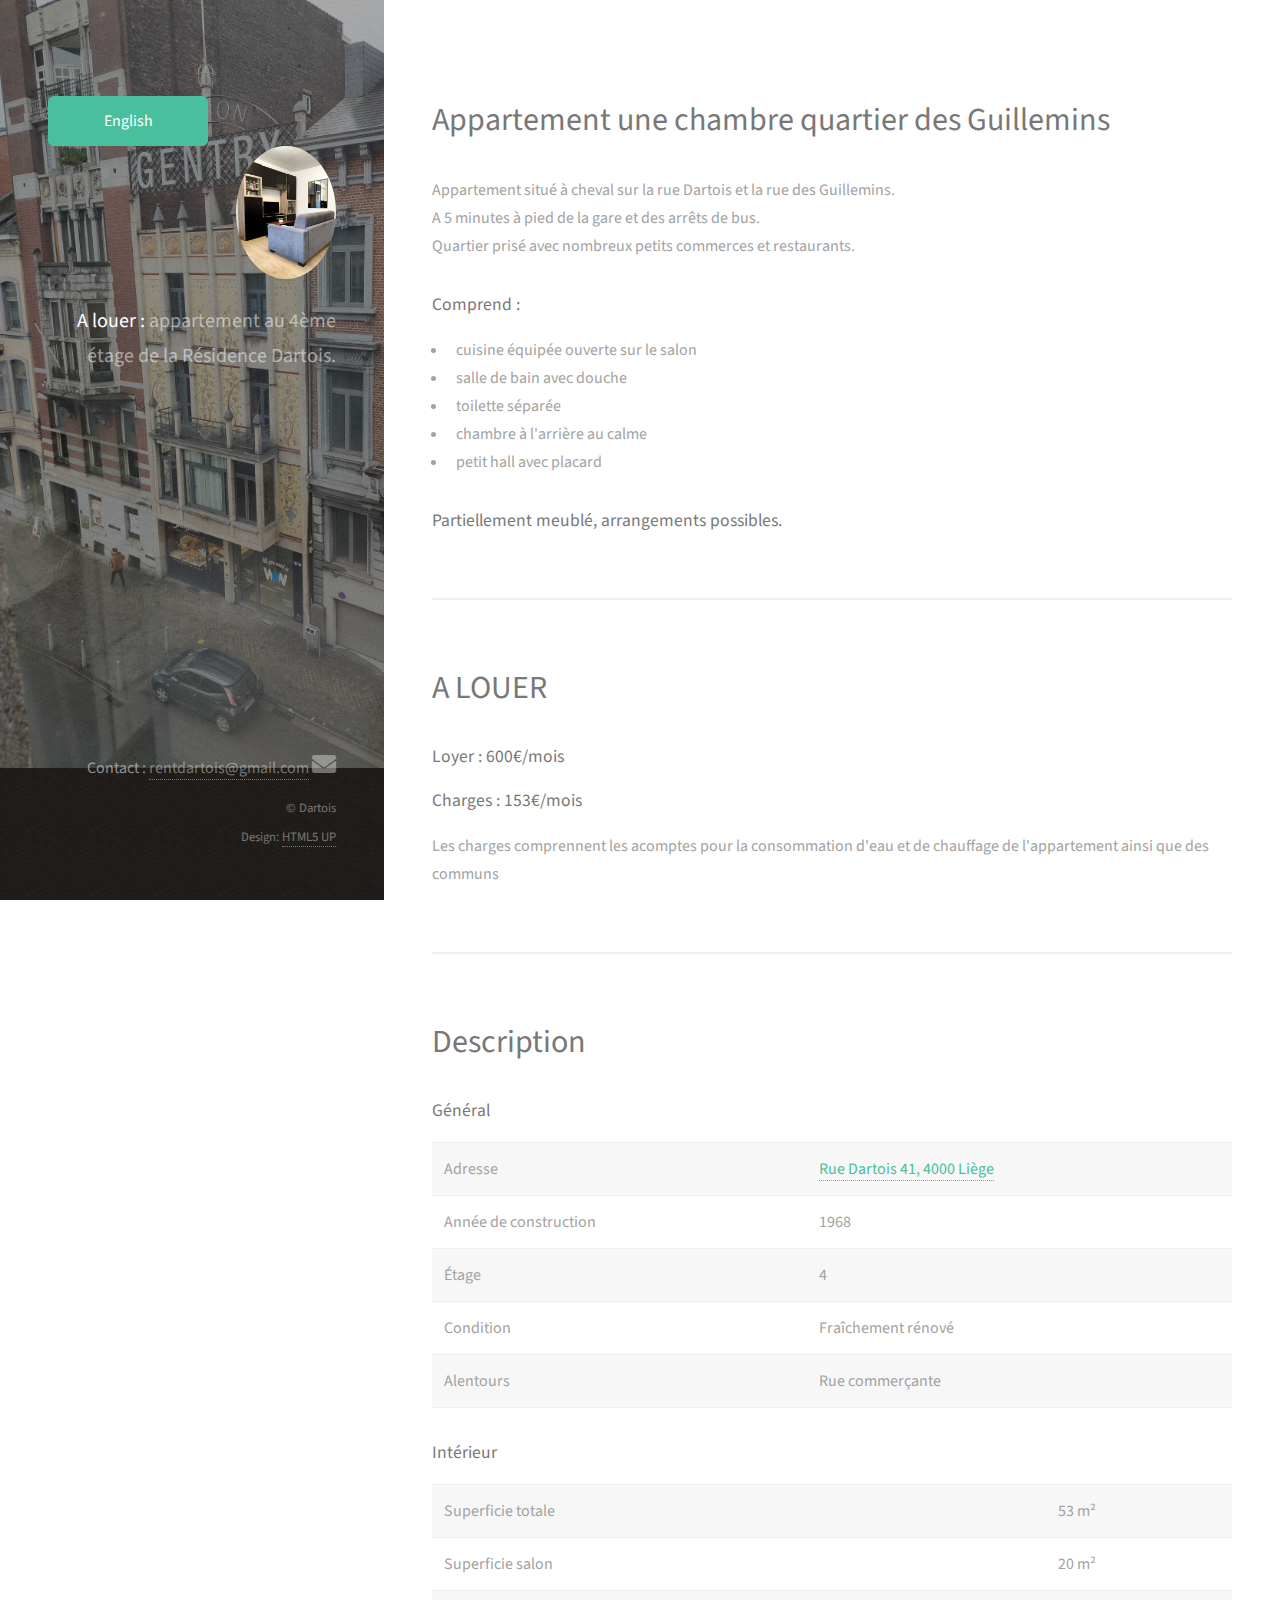
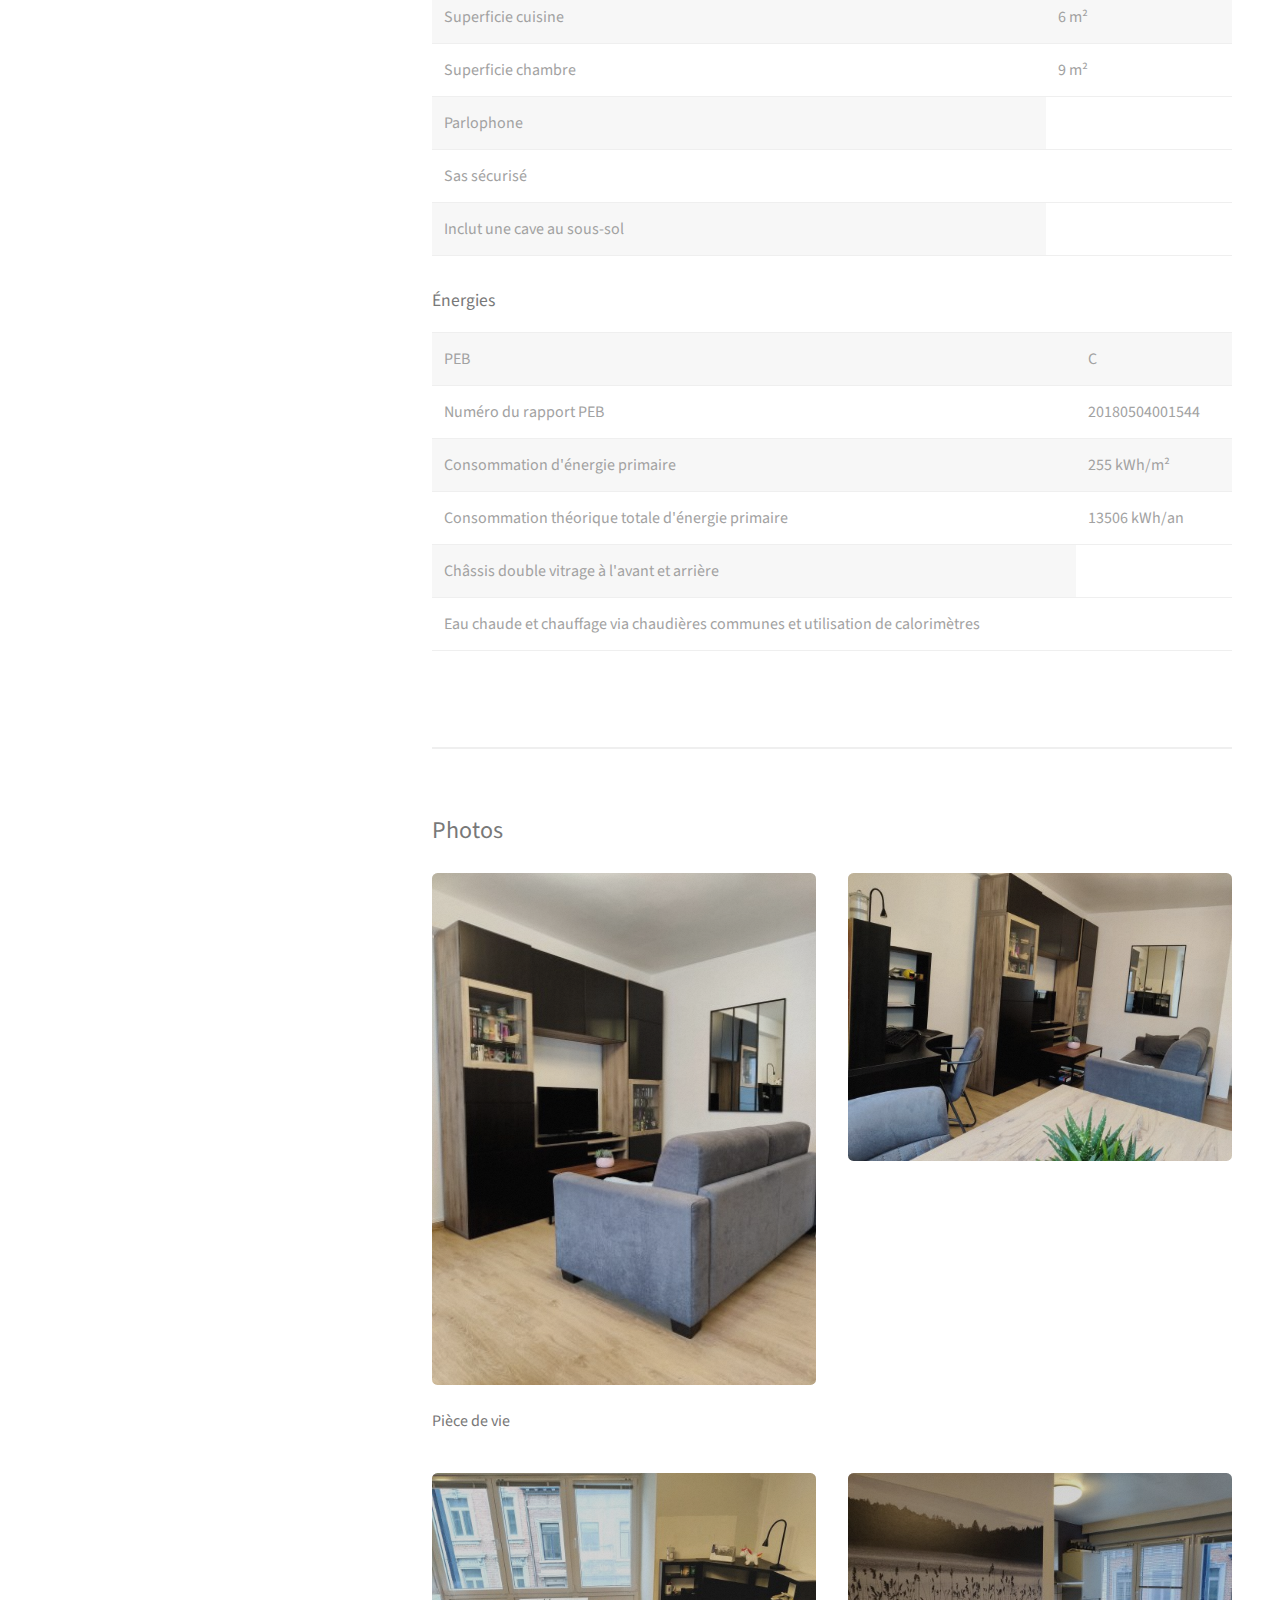
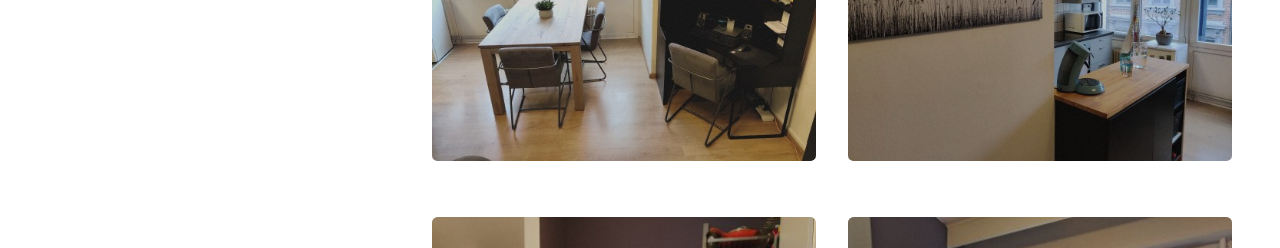
==== index.html @ cdb457e2 "Upload website" ====
<!DOCTYPE HTML>
<!--
	Strata by HTML5 UP
	html5up.net | @ajlkn
	Free for personal and commercial use under the CCA 3.0 license (html5up.net/license)
-->
<html>
  <head>
    <meta http-equiv="refresh" content="0; url='fr/index.html'" />
  </head>
  <body>
    <p>Please follow <a href="fr/index.html">this link</a>.</p>
  </body>
</html>
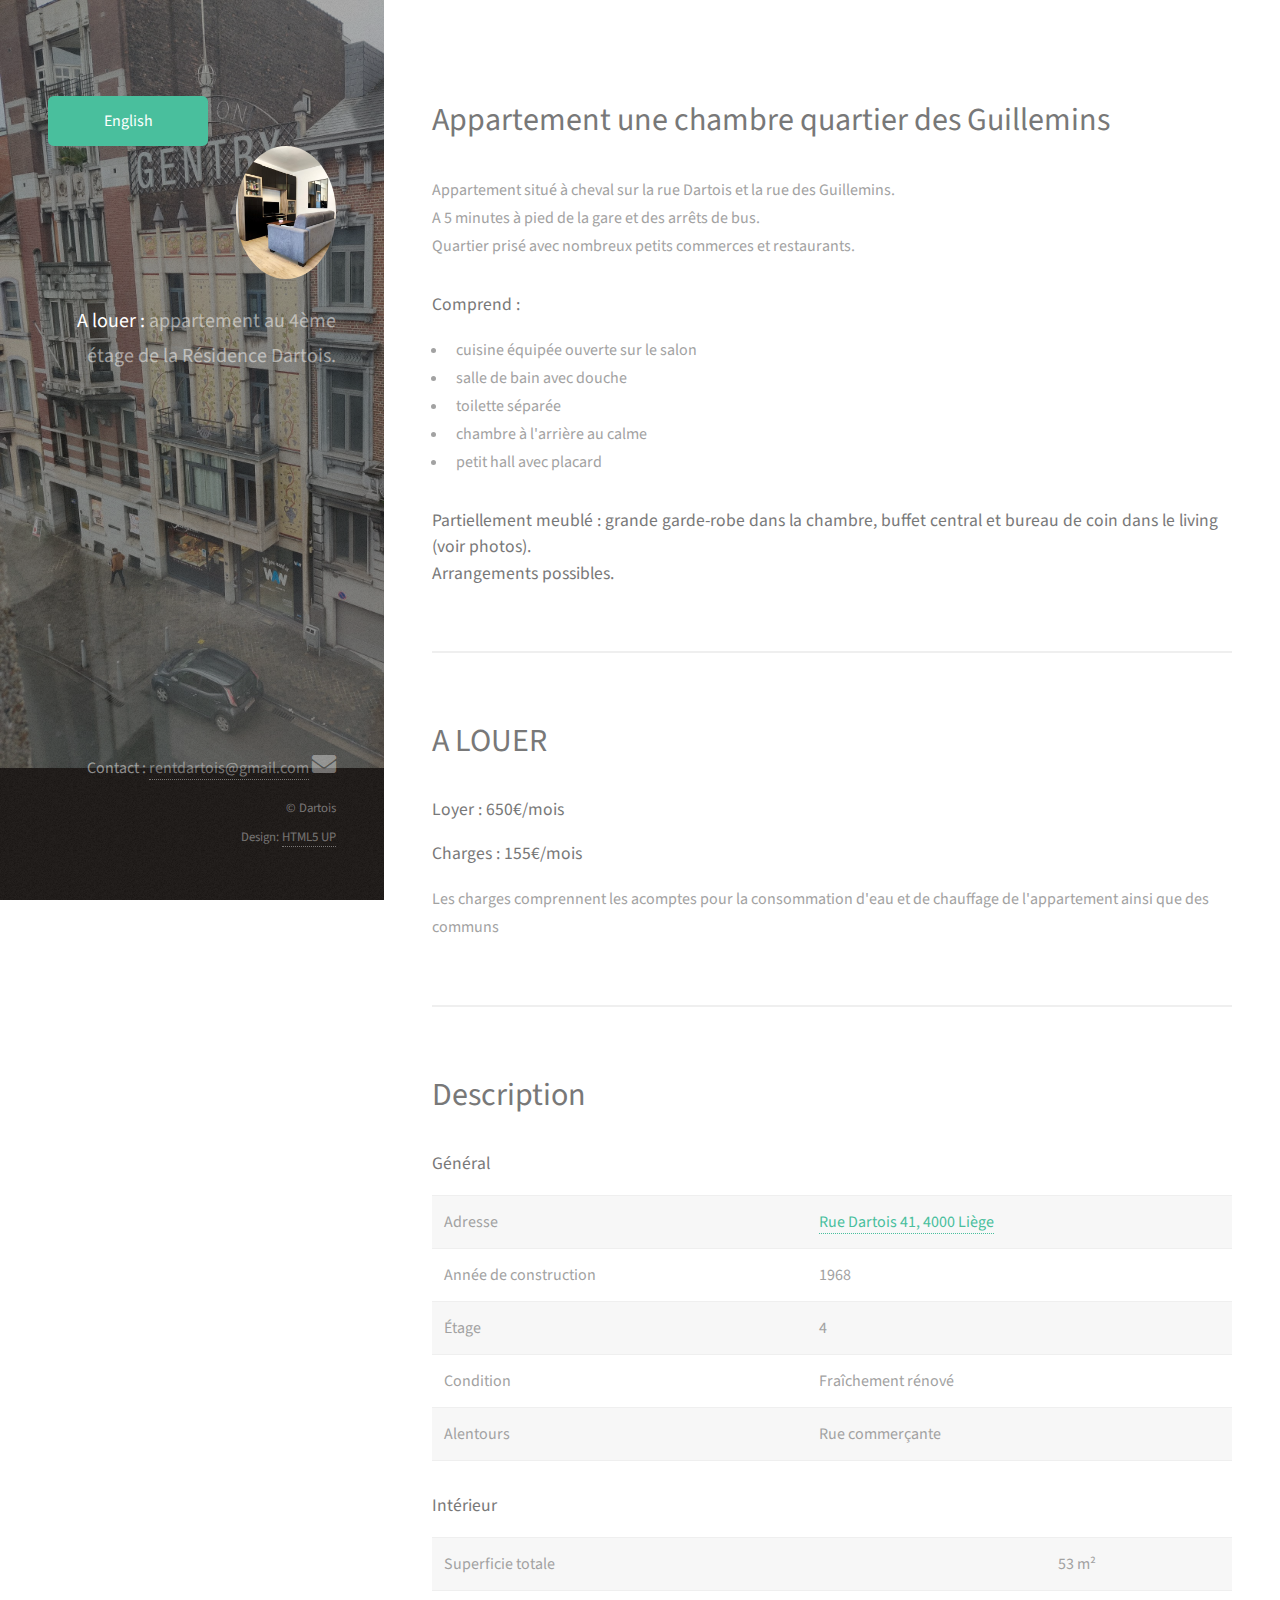
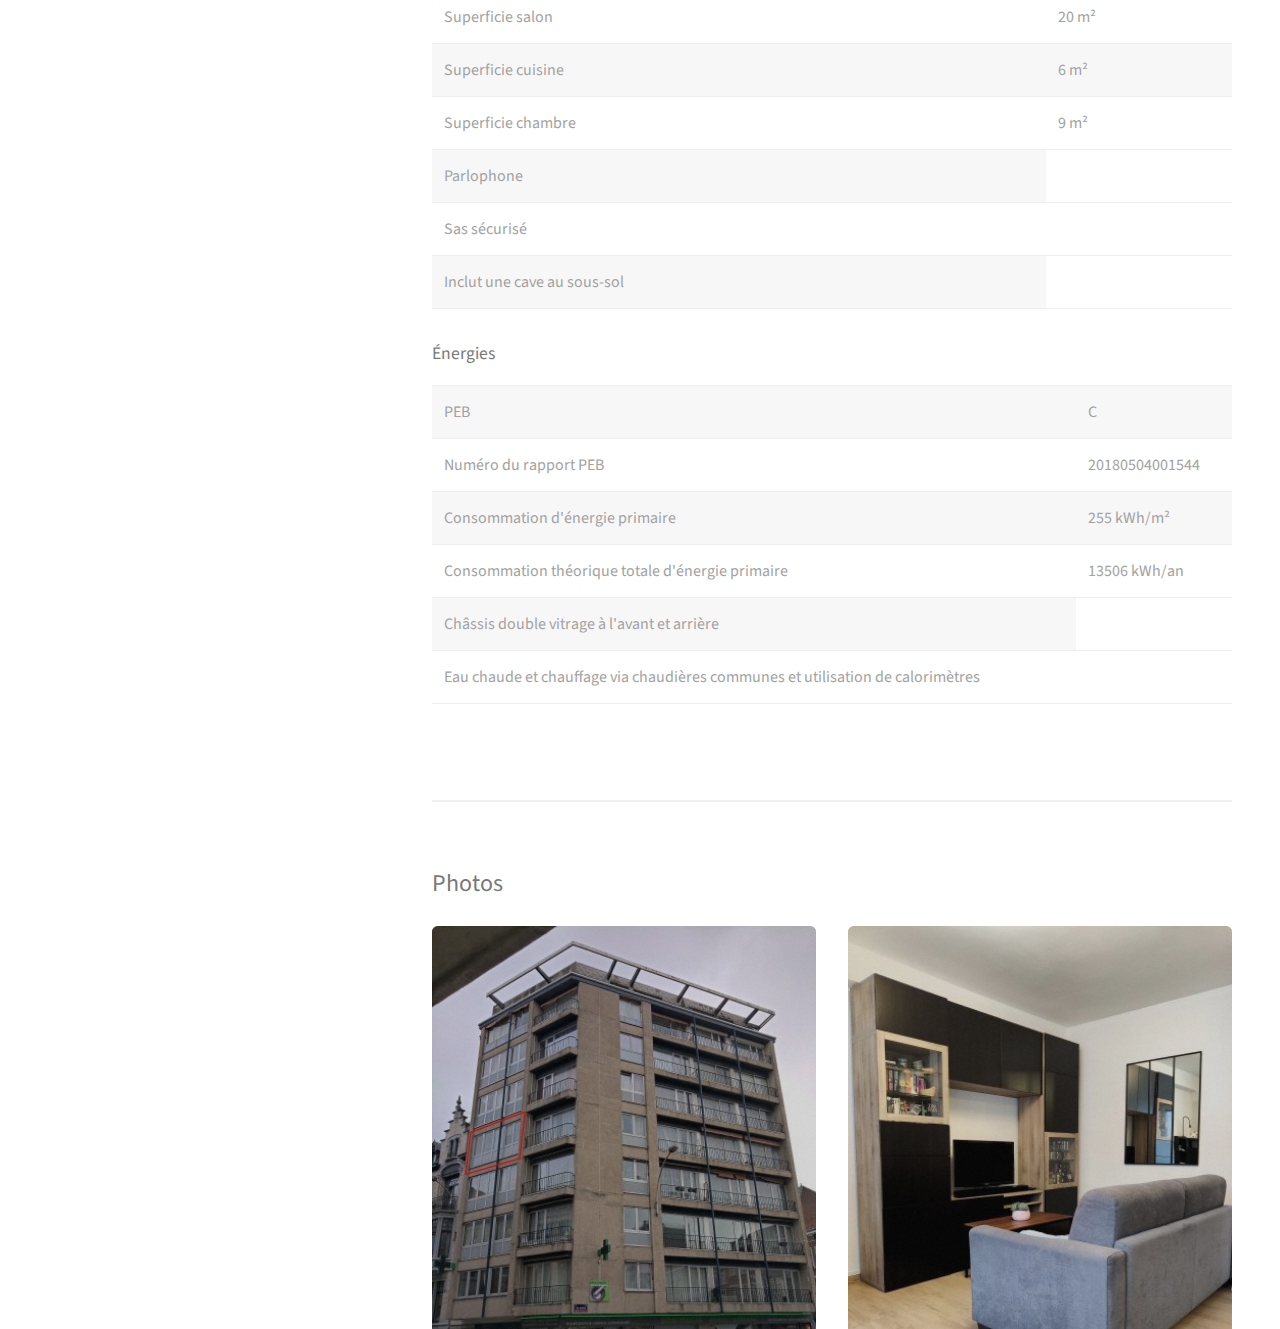
==== commit a8594173: "Add metadata properties" ====
--- a/index.html
+++ b/index.html
@@ -7,6 +7,10 @@
 <html>
   <head>
     <meta http-equiv="refresh" content="0; url='fr/index.html'" />
+    <meta property="og:title" content="A LOUER : Appartement une chambre rue Dartois - Guillemins" />
+    <meta property="og:type" content="website" />
+    <meta property="og:url" content="https://rentdartois.github.io/fr/index.html" />
+    <meta property="og:image" content="https://rentdartois.github.io/images/avatar.jpg" />
   </head>
   <body>
     <p>Please follow <a href="fr/index.html">this link</a>.</p>
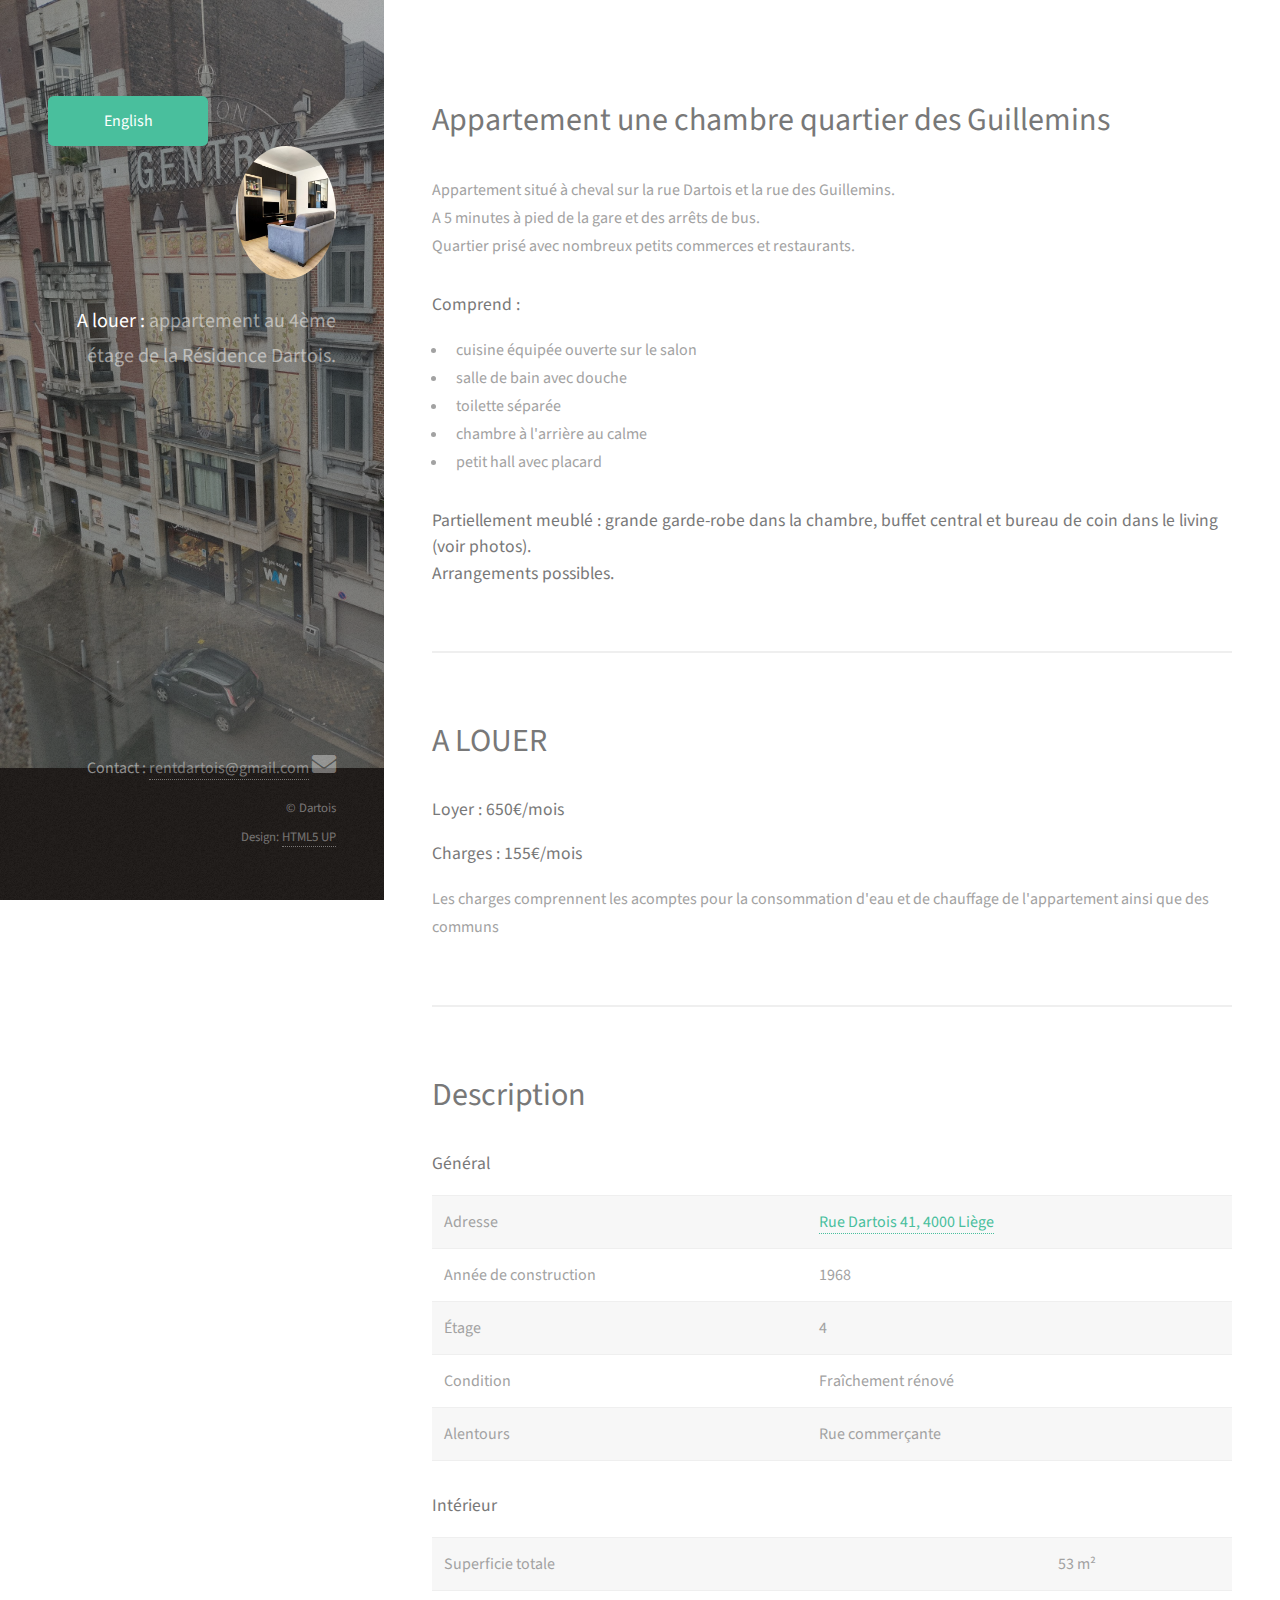
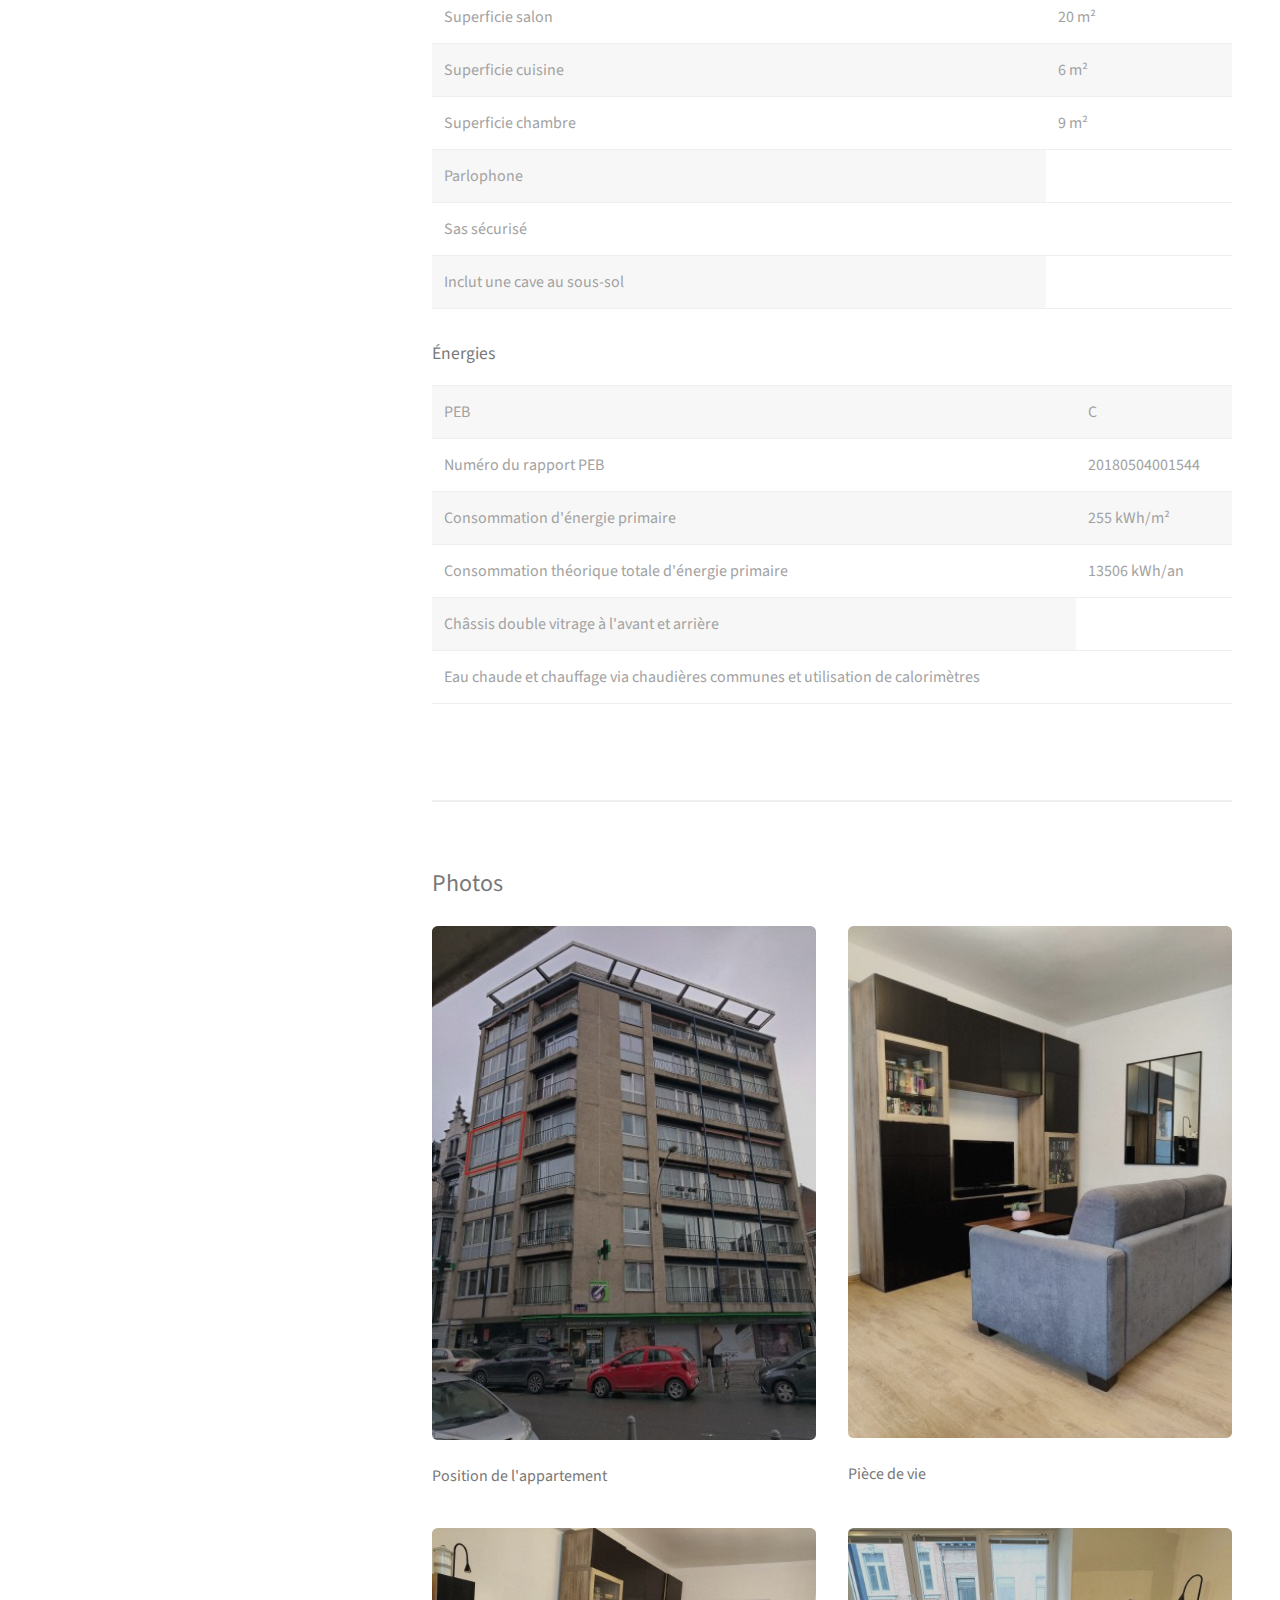
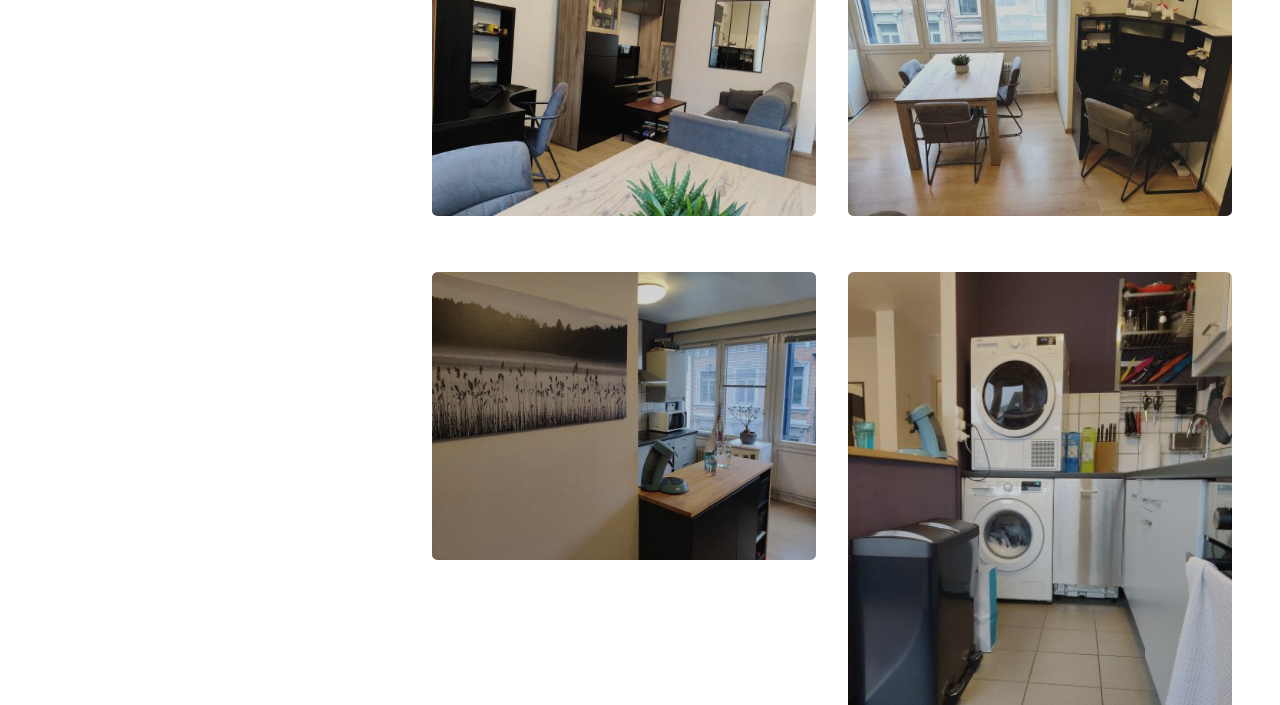
==== commit d36338b4: "Add description metadata." ====
--- a/index.html
+++ b/index.html
@@ -8,6 +8,7 @@
   <head>
     <meta http-equiv="refresh" content="0; url='fr/index.html'" />
     <meta property="og:title" content="A LOUER : Appartement une chambre rue Dartois - Guillemins" />
+    <meta property="og:description"  content="A deux pas de la gare et des arrêts de bus." />
     <meta property="og:type" content="website" />
     <meta property="og:url" content="https://rentdartois.github.io/fr/index.html" />
     <meta property="og:image" content="https://rentdartois.github.io/images/avatar.jpg" />
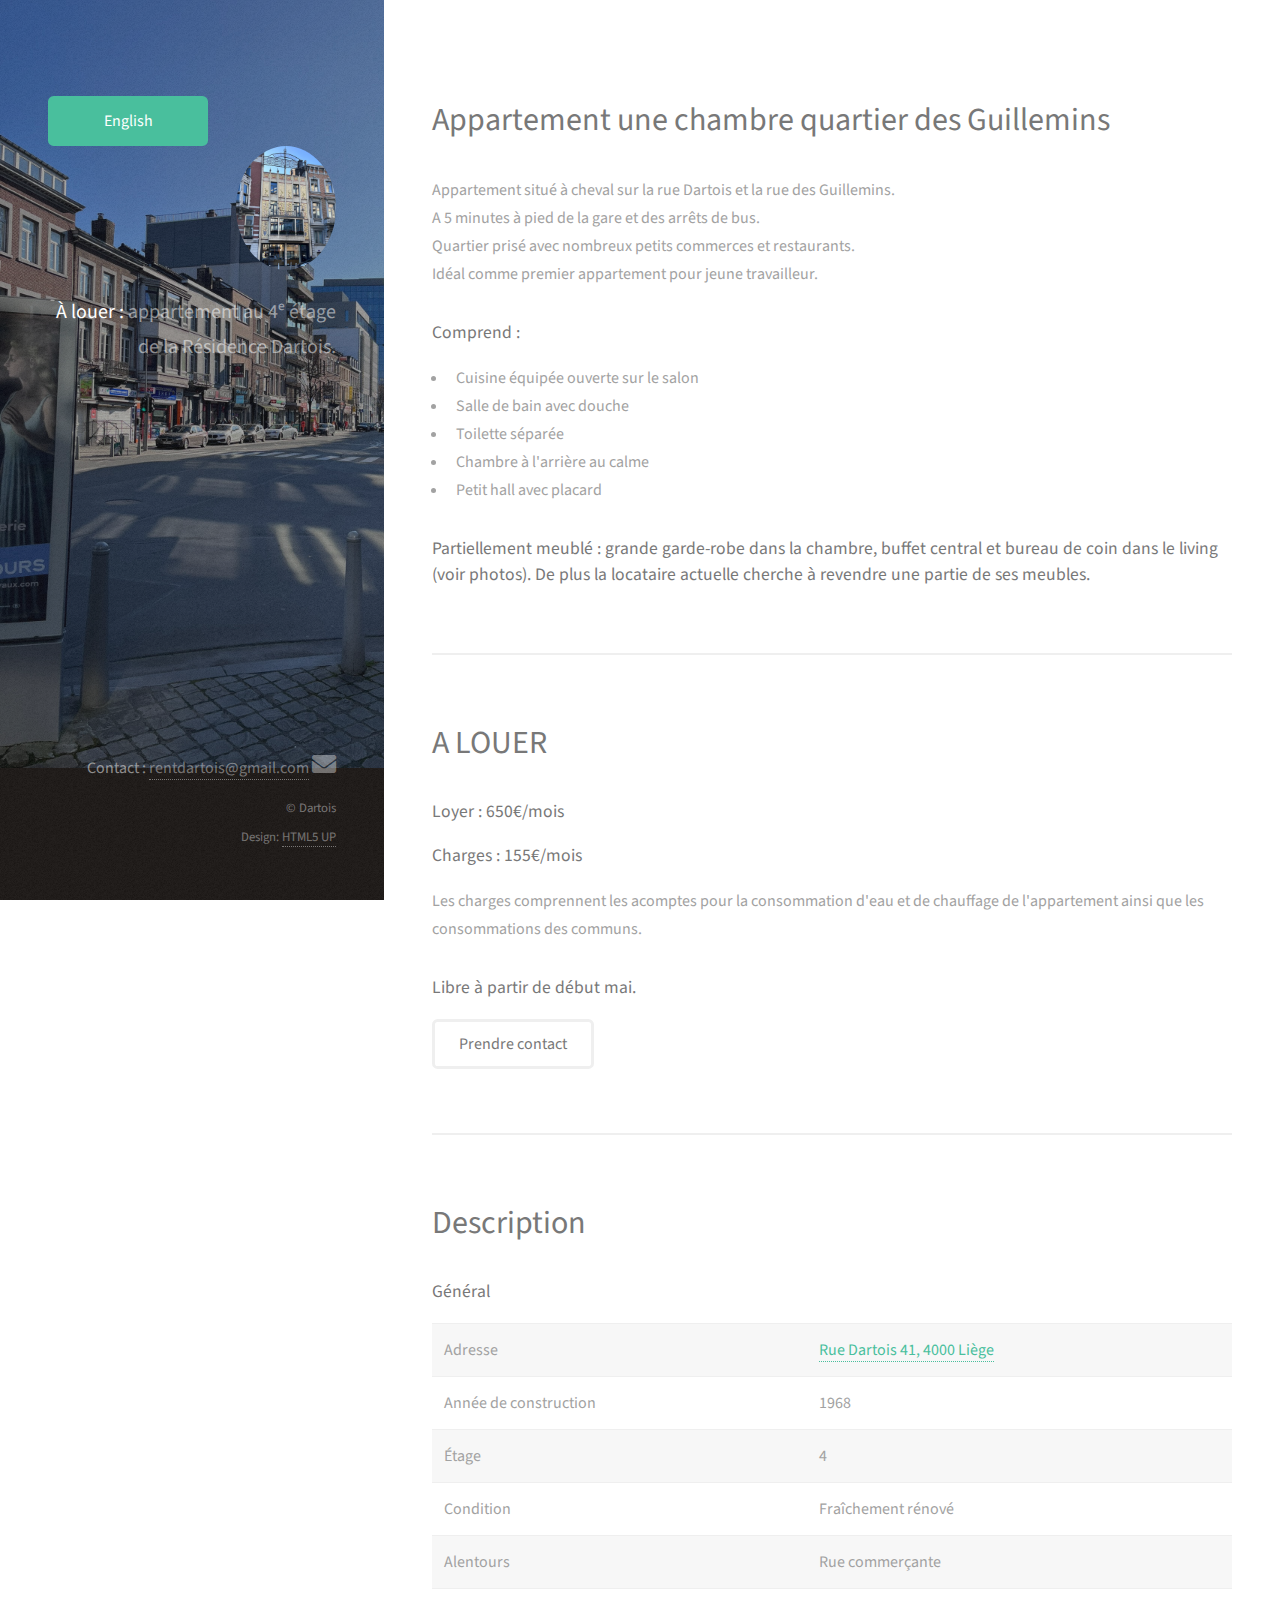
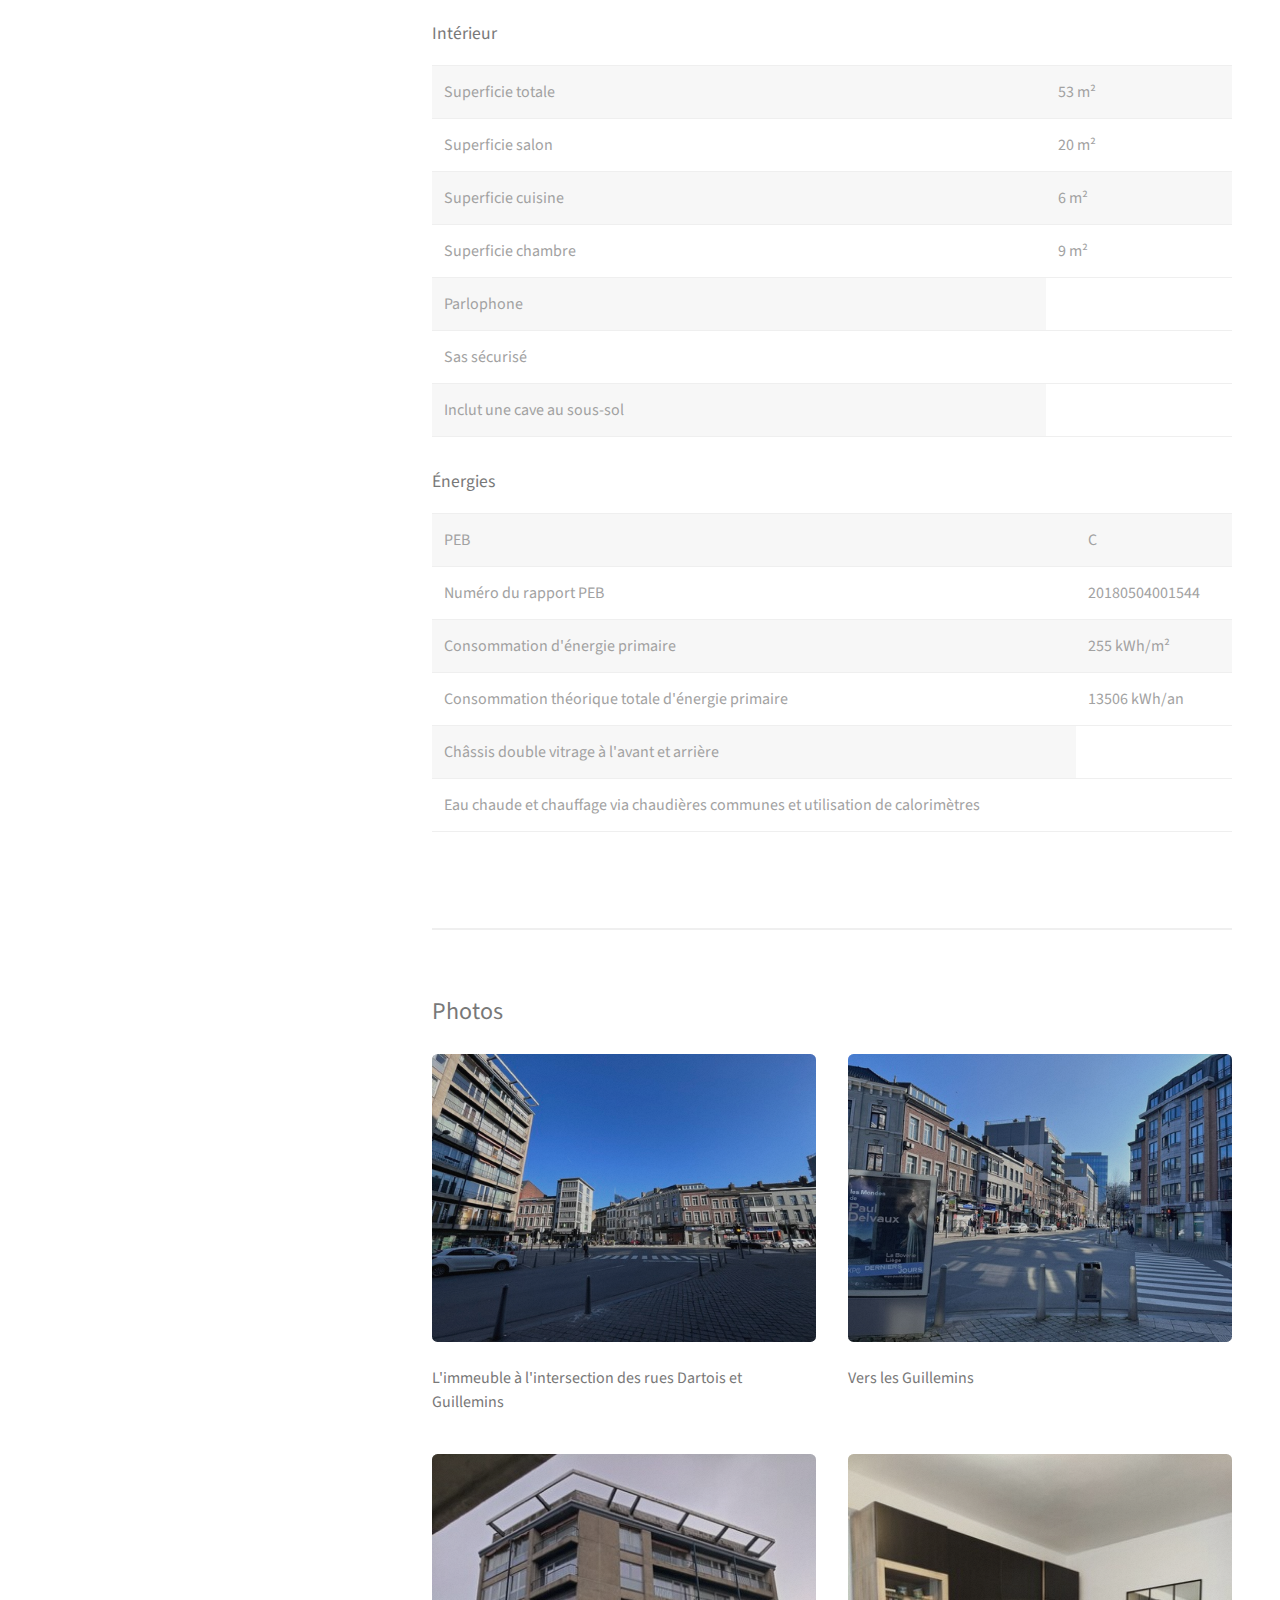
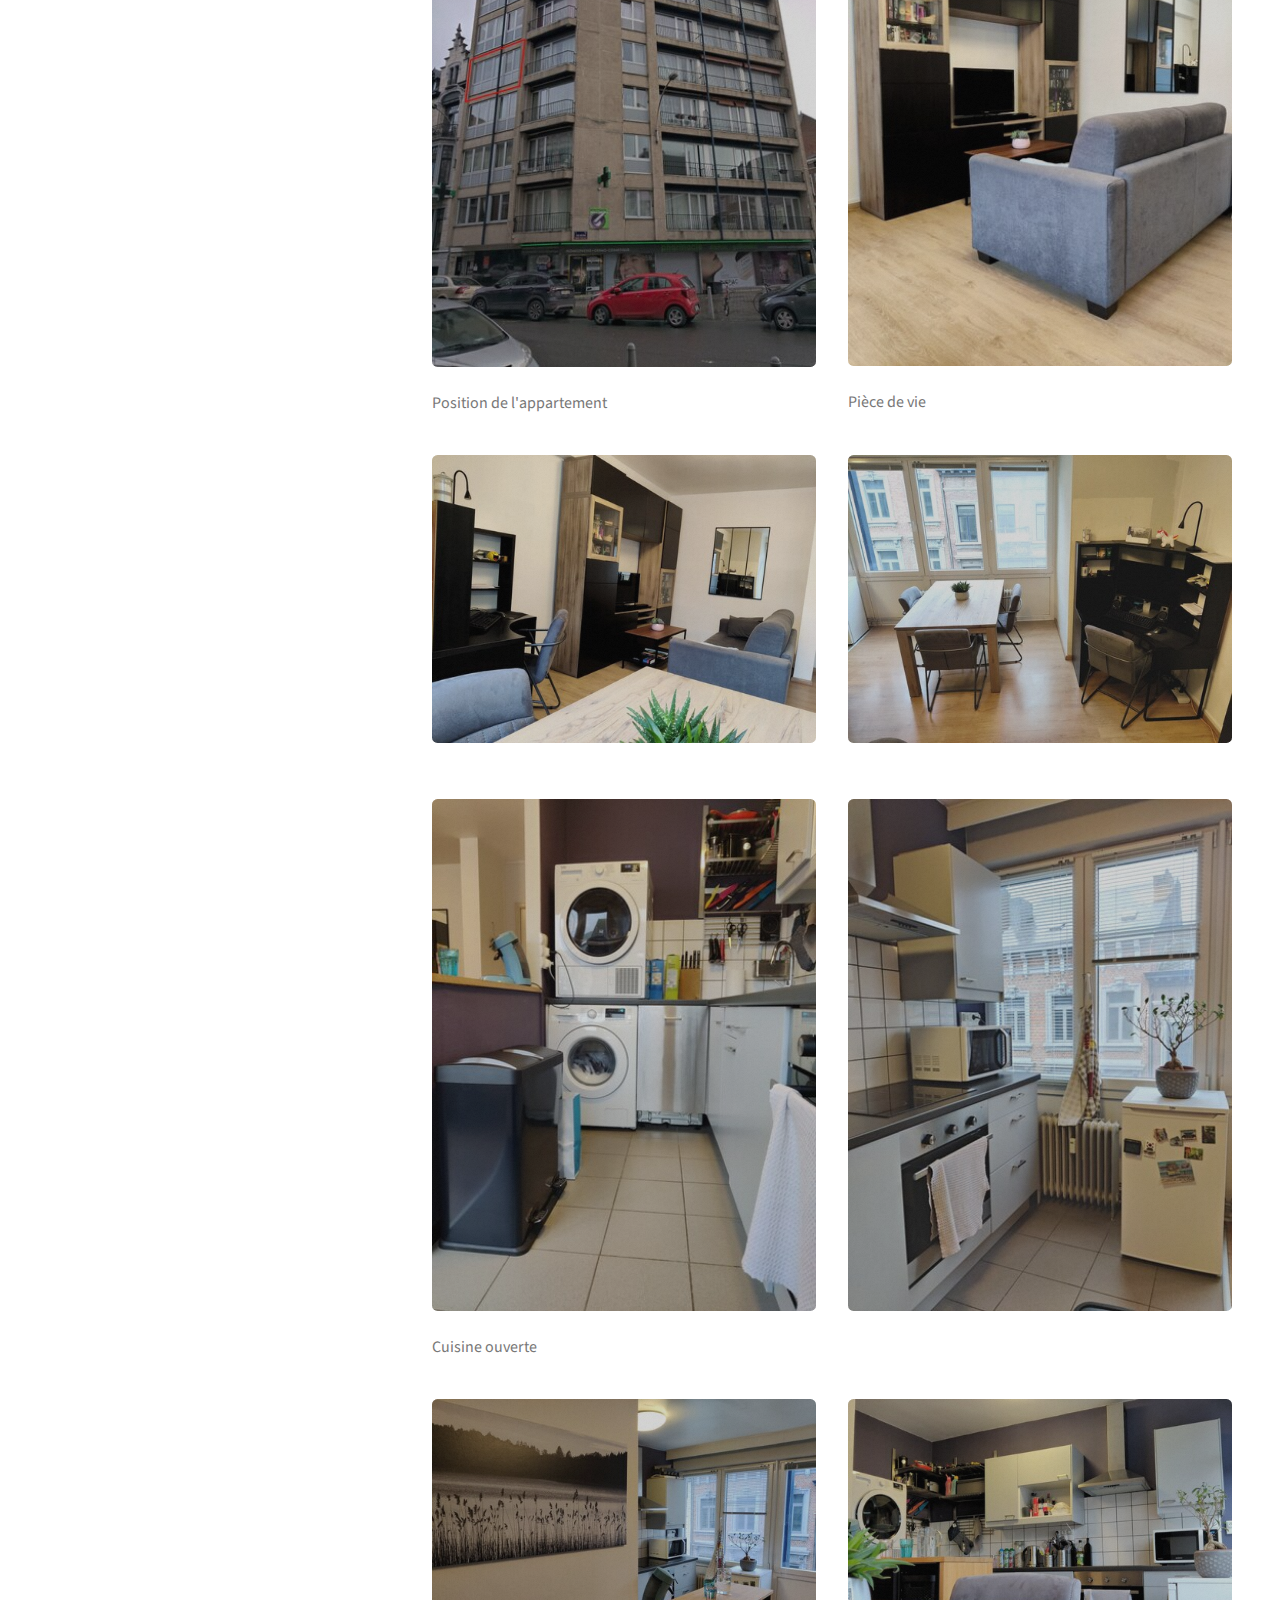
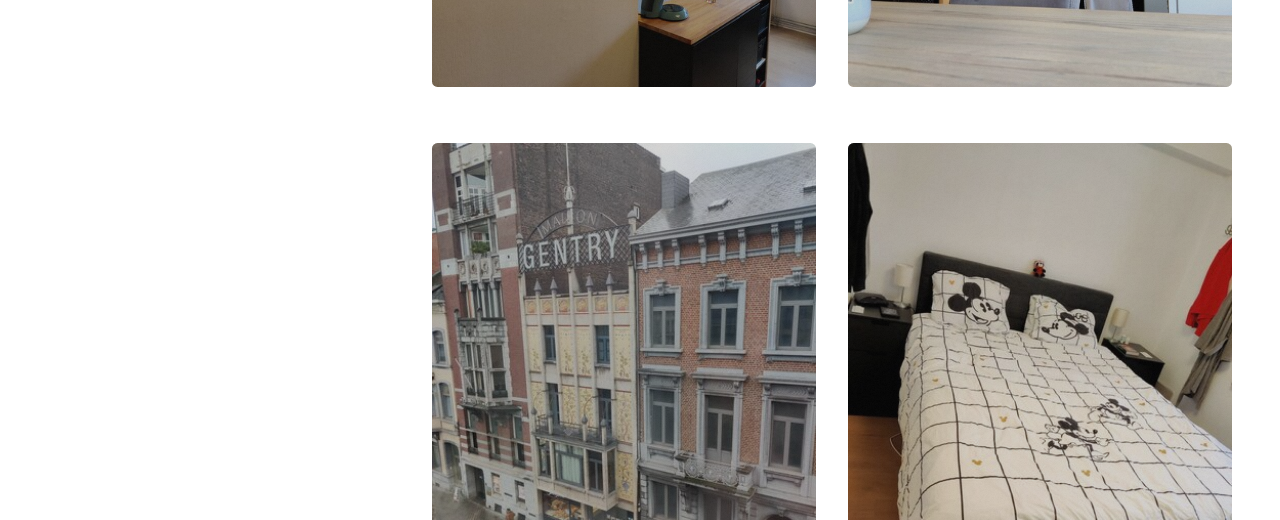
==== commit 135fa868: "Update English description, add metadata." ====
--- a/index.html
+++ b/index.html
@@ -4,14 +4,15 @@
 	html5up.net | @ajlkn
 	Free for personal and commercial use under the CCA 3.0 license (html5up.net/license)
 -->
-<html>
+<html lang="fr">
   <head>
     <meta http-equiv="refresh" content="0; url='fr/index.html'" />
     <meta property="og:title" content="A LOUER : Appartement une chambre rue Dartois - Guillemins" />
     <meta property="og:description"  content="A deux pas de la gare et des arrêts de bus." />
     <meta property="og:type" content="website" />
     <meta property="og:url" content="https://rentdartois.github.io/fr/index.html" />
-    <meta property="og:image" content="https://rentdartois.github.io/images/avatar.jpg" />
+    <meta property="og:image" content="https://rentdartois.github.io/images/fulls/intersection.jpg" />
+    <title>"A LOUER : Appartement une chambre rue Dartois - Guillemins"</title>
   </head>
   <body>
     <p>Please follow <a href="fr/index.html">this link</a>.</p>
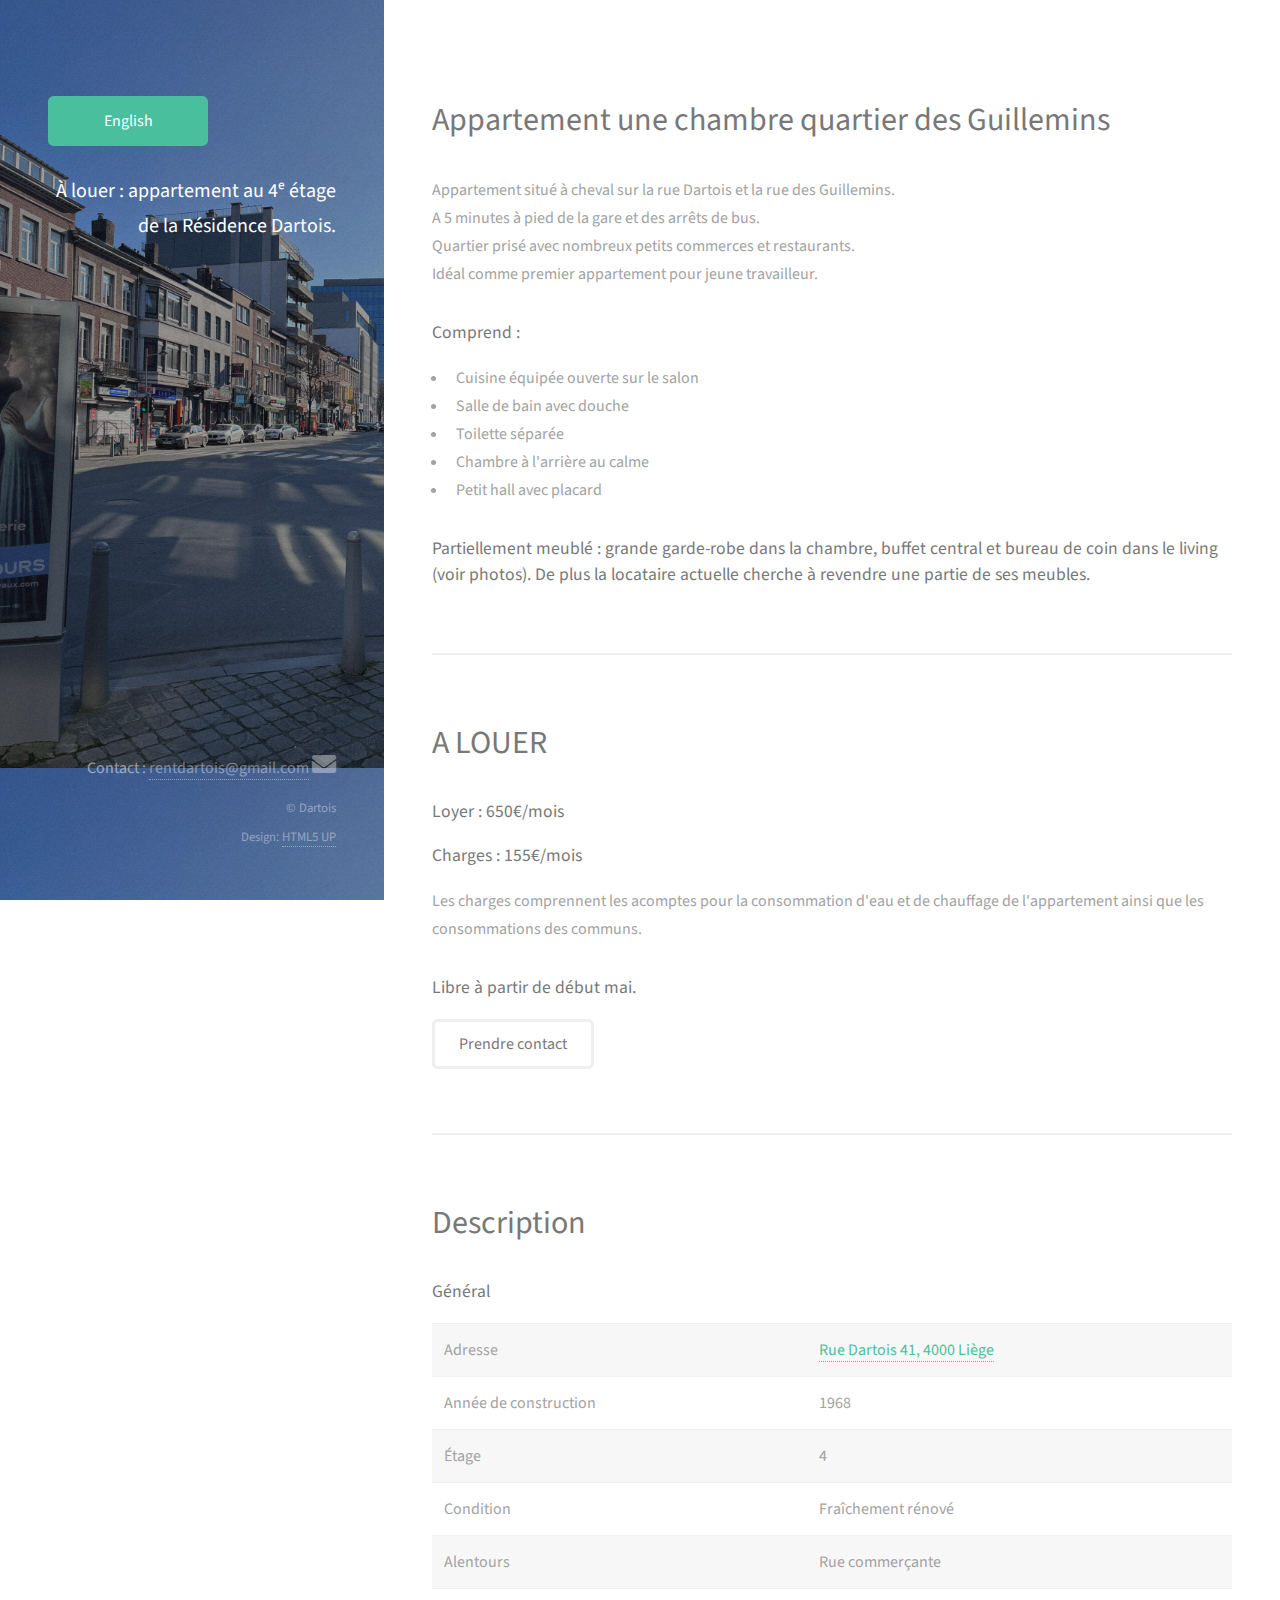
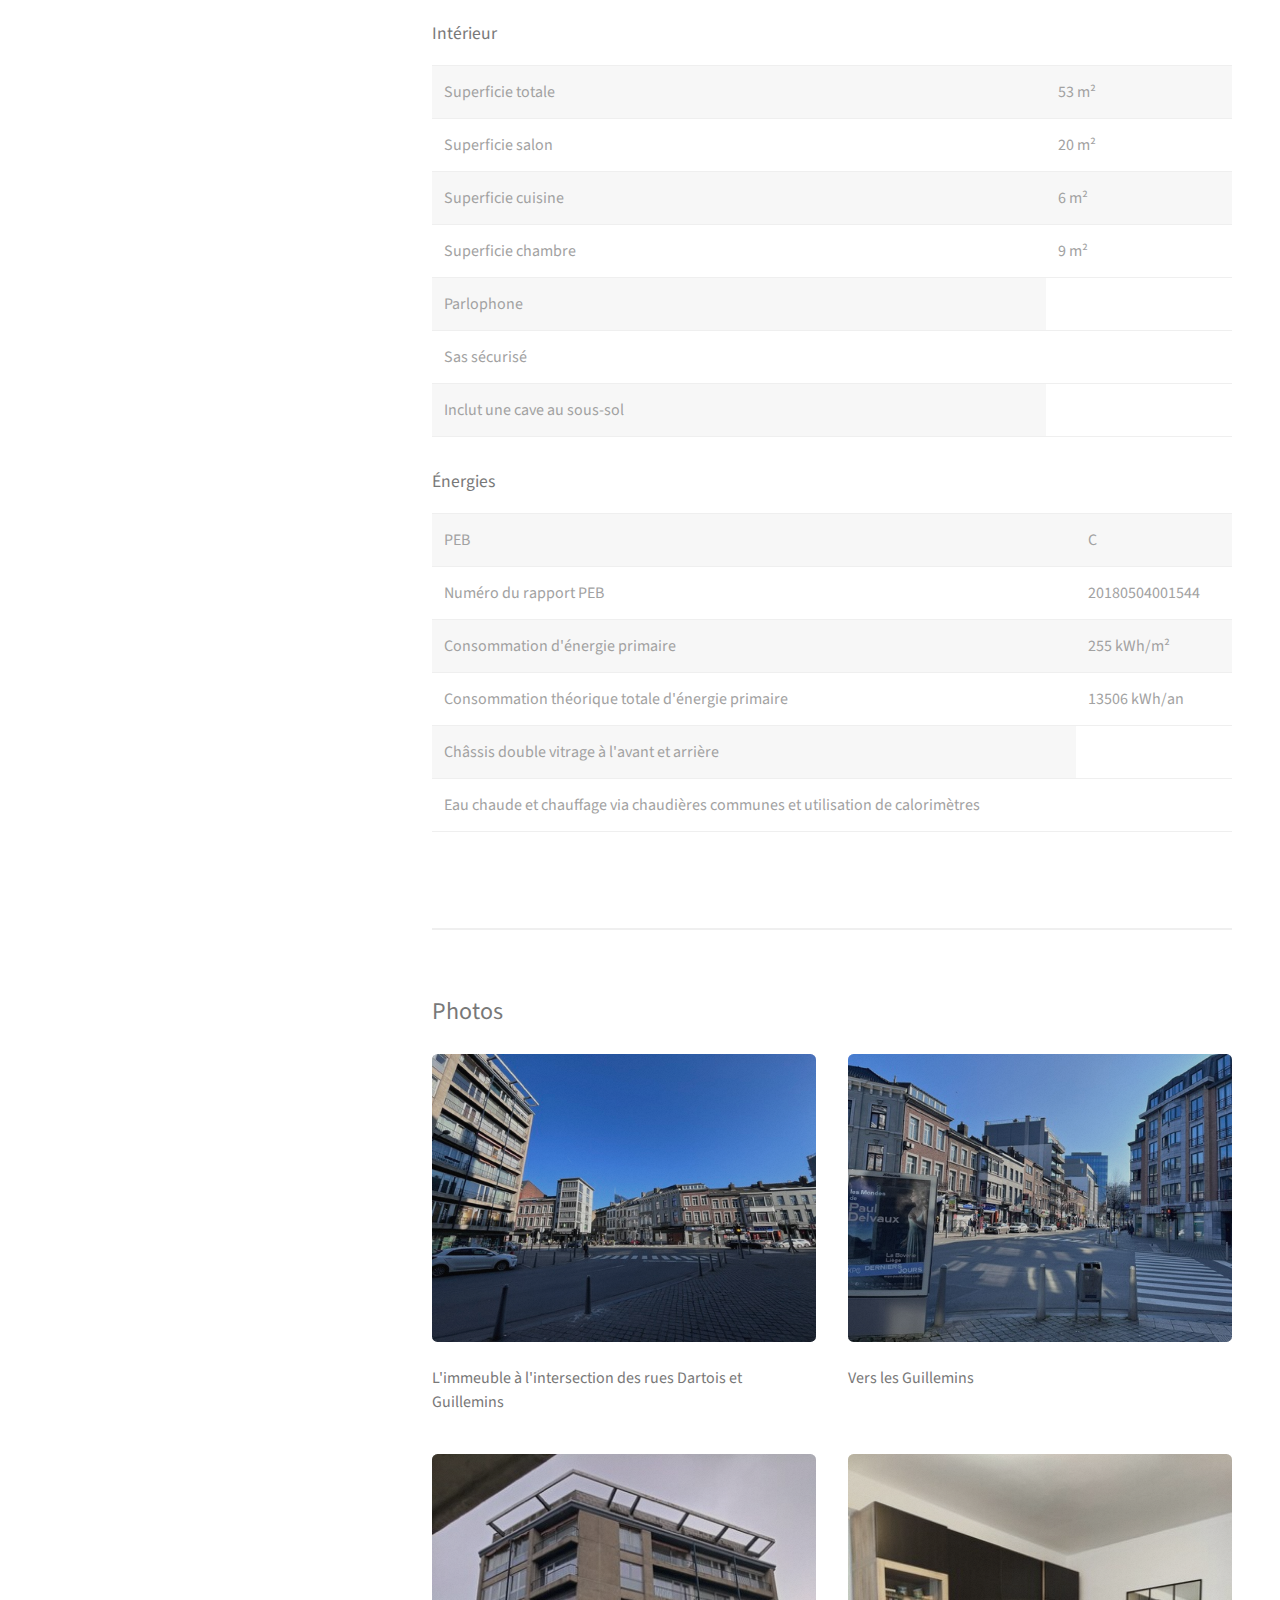
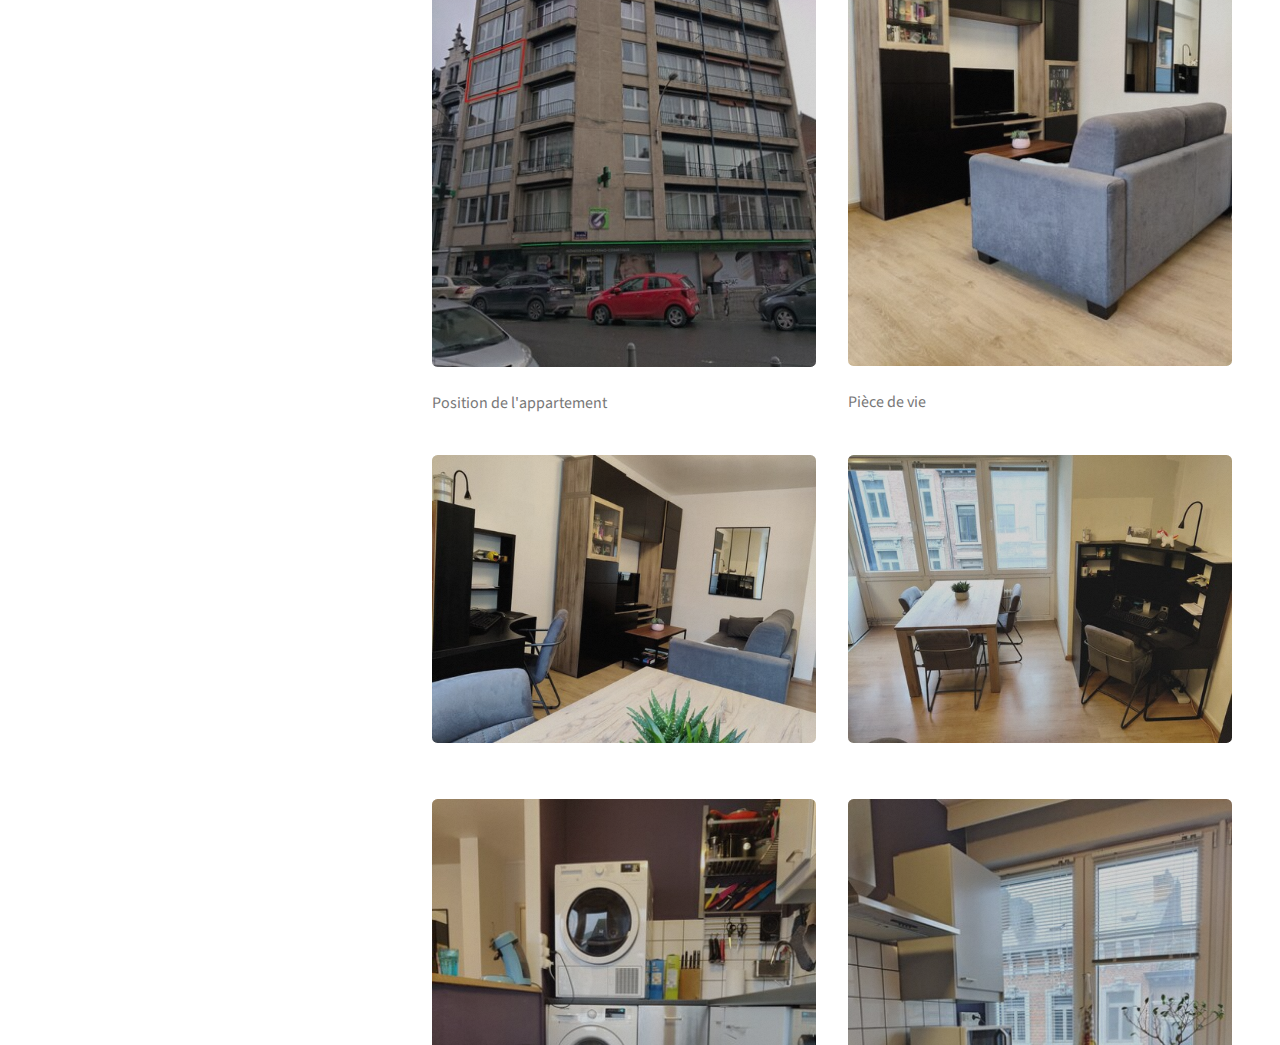
==== commit fb591281: "Add website thumbnails, update indexes." ====
--- a/index.html
+++ b/index.html
@@ -11,7 +11,7 @@
     <meta property="og:description"  content="A deux pas de la gare et des arrêts de bus." />
     <meta property="og:type" content="website" />
     <meta property="og:url" content="https://rentdartois.github.io/fr/index.html" />
-    <meta property="og:image" content="https://rentdartois.github.io/images/fulls/intersection.jpg" />
+    <meta property="og:image" content="https://rentdartois.github.io/images/for_rent_french.jpg" />
     <title>"A LOUER : Appartement une chambre rue Dartois - Guillemins"</title>
   </head>
   <body>
